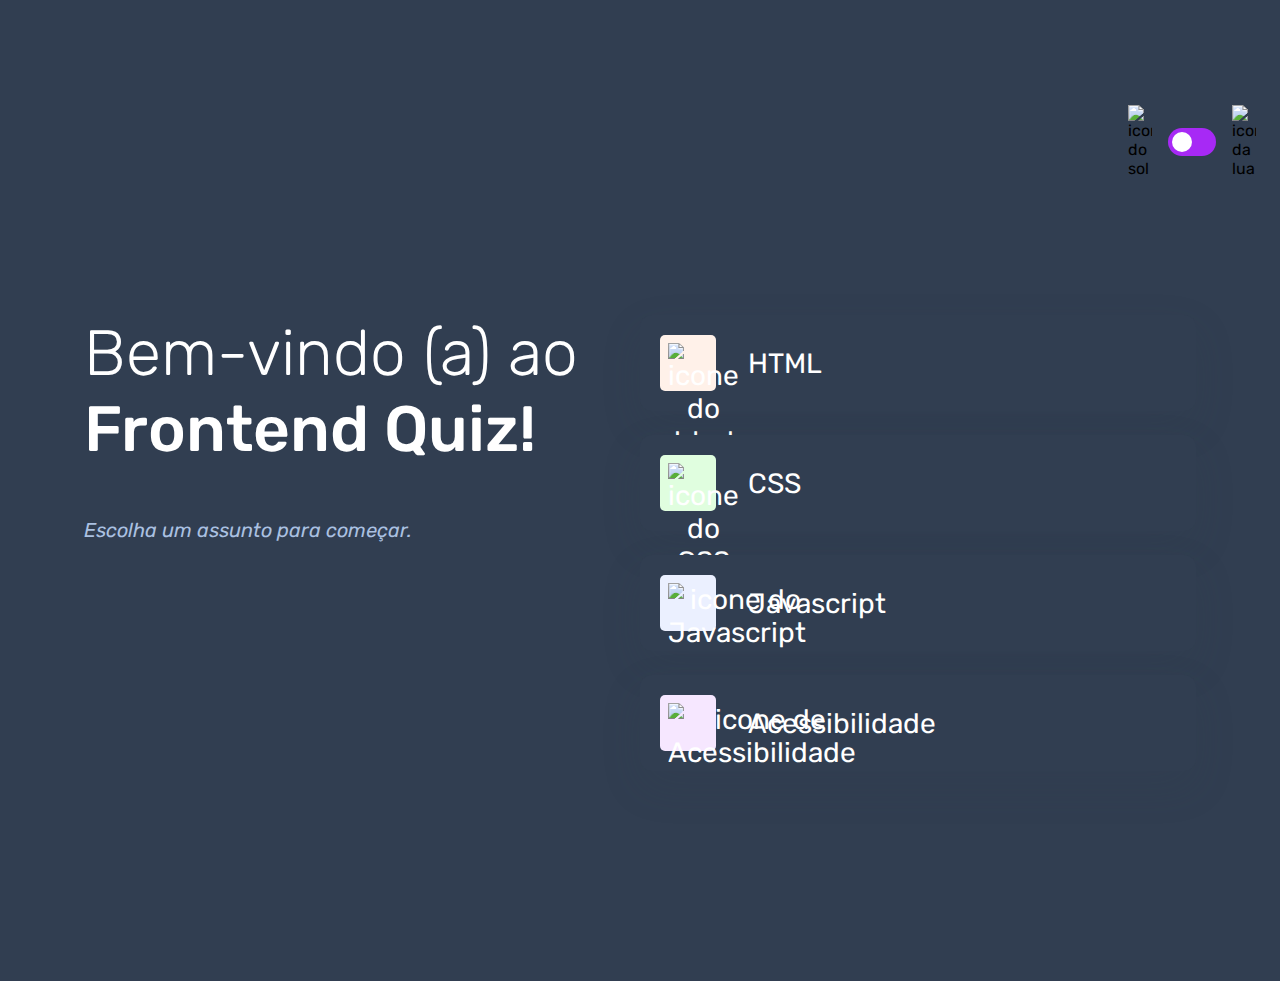
==== index.html @ 39520859 "adaptacao das cores pro tema escuro" ====
<!DOCTYPE html>
<html lang="pt-BR">
<head>
    <meta charset="UTF-8">
    <meta name="viewport" content="width=device-width, initial-scale=1.0">
    <link rel="preconnect" href="https://fonts.googleapis.com">
    <link rel="preconnect" href="https://fonts.gstatic.com" crossorigin>
    <link href="https://fonts.googleapis.com/css2?family=Rubik:ital,wght@0,300..900;1,300..900&display=swap" rel="stylesheet">
    <link rel="stylesheet" href="style.css">
    <title>Quiz App</title>
</head>
<body class="escuro">
    <header>
        <div class="tema">
            <img src="./assets/images/icon-sun-dark.svg" alt="icone do sol">

            <button>
                <div>
                    
                </div>
            </button>
            <img src="./assets/images/icon-moon-dark.svg" alt="icone da lua">
        </div>
    </header>

    <main>
        <section class="boas_vindas">
            <h1>
                Bem-vindo (a) ao<br> 
            <strong> Frontend Quiz!</strong>
            </h1>

            <p>Escolha um assunto para começar.</p>
        </section>

        <section class="assuntos">
            <button class="botao_html">
                <div>
                    <img src="./assets/images/icon-html.svg" alt="icone do html">
                </div>
                HTML
            </button>

            <button class="botao_css">
                <div>
                    <img src="./assets/images/icon-css.svg" alt="icone do CSS">
                </div>
                CSS
            </button>

                <button class="botao_javascript">
                    <div>
                        <img src="./assets/images/icon-js.svg" alt="icone do Javascript">
                    </div>
                    Javascript
                </button>

                <button class="botao_acessibilidade">
                    <div>
                        <img src="./assets/images/icon-accessibility.svg" alt="icone de Acessibilidade">
                    </div>
                    Acessibilidade
                </button>
        </section>
    </main>
</body>
</html>
---- style.css ----
*{
    margin: 0;
    padding: 0;
    box-sizing: border-box;
    font-family: "Rubik", sans-serif;
    -webkit-font-smoothing: antialiased;
}


:root{
    --bg-color: #f4f6fa;
    --purple: #a729f5;
    --white: #fff;
    --primary-text-color: #313e51;
    --secondary-text-color: #626c7f;
    --button-bg:#fff;
    --shadow: 0px 16px 40px 0px rgba(143, 160, 193, 0.14);
    --bg-html: #fff1e9;
    --bg-css: #e0fedf;
    --bg-javascript: #ebf0ff;
    --bg-acessibilidade: #f6e7ff;
    --bg-mobile: url(./assets/images/pattern-background-mobile-light.svg);
    --bg-desktop: url(./assets/images/pattern-background-desktop-light.svg);
}

body.escuro {
    --bg-color: #313e51;
    --bg-mobile: url(./assets/images/pattern-background-mobile-dark.svg);
    --bg-desktop: url(./assets/images/pattern-background-desktop-dark.svg);
    --primary-text-color: #fff;
    --button-bg:#3b4d66;
    --shadow: 0px 16px 40px 0px  rgba(49, 62, 81, 0.14);
    --secondary-text-color: #abc1e1;
}

body {
    height: 100svh;
    background: var(--bg-mobile) var(--bg-color);
    background-repeat: no-repeat;
    background-size: cover;
}

header{
    padding: 16px 24px;
    display: flex;
    justify-content: flex-end;
}

.tema {
   padding: 8px 0;
   display: flex;
   align-items: center;
   gap: 8px;
}

.tema img {
    width: 16px;
}

.tema button {
    height: 20px;
    width: 32px;
    background: var(--purple);
    border: 0;
    border-radius: 999px;
    padding: 4px;

}

.tema button div {
    background-color: var(--white);
    width: 12px;
    height: 12px;
    border-radius: 999px;
  
}

main {
    padding: 32px 24px;

}

.boas_vindas {
    margin-bottom: 40px;
}

.boas_vindas h1 {
    font-size: 48px;
    font-weight: 300;
    color: var(--primary-text-color);
    margin-bottom: 16px;
}

.boas_vindas h1 strong {
    font-weight: 500;

}
 .boas_vindas p {
    color: var(--secondary-text-color);
    font-size: 14px;
    line-height: 150%;
    font-style: italic;
 }


 .assuntos {
    display: flex;
    flex-direction: column;
    gap: 12px;
    
 }

 .assuntos button {
    border: none;
    background: var(--bg-color);
    display: flex;
    align-items: center;
    gap: 16px;
    padding: 12px;
    border-radius: 12px;
    box-shadow: var(--shadow);
    font-size: 18px;
    font-weight: 500px;
    color: var(--primary-text-color);

 }

 .assuntos button div {
    width: 40px;
    height: 40px;
    padding: 5px;
    border-radius: 5px;
 }

 .assuntos button img {
    width: 100%;
 }

 .botao_html div {
   background: var(--bg-html);
 }

 .botao_css div {
   background: var(--bg-css);
 }

.botao_javascript div {
    background: var(--bg-javascript);
}

.botao_acessibilidade div {
    background: var(--bg-acessibilidade);
}

@media(min-width: 1100px) {
    body {
        background: var(--bg-desktop) var(--bg-color);
        background-size: cover;
        background-repeat: no-repeat;
    }

    header {
        margin-block: 81px;
    }

    .tema {
        gap: 16px;
    }

    .tema img {
      width: 24px;
    }
    
    .tema button {
        width: 48px;
        height: 28px;
    }

    .tema button div {
        width: 20px;
        height: 20px;
    }

    main {
        display: flex;
        max-width: 1160px;
        margin-inline: auto;
    }

    section {
        width: 100%;
    }

    .boas_vindas h1 {
        font-size: 64px;
        margin-bottom: 48px;
    }

    .boas_vindas p {
        font-size: 20px;
    }

    .assuntos {
        gap: 24px;
    }

    .assuntos button {
        font-size: 28px;
        padding: 20px;
        gap: 32px;
    }

    .assuntos button div {
        width: 56px;
        height: 56px;
        padding: 8px;
    }
}
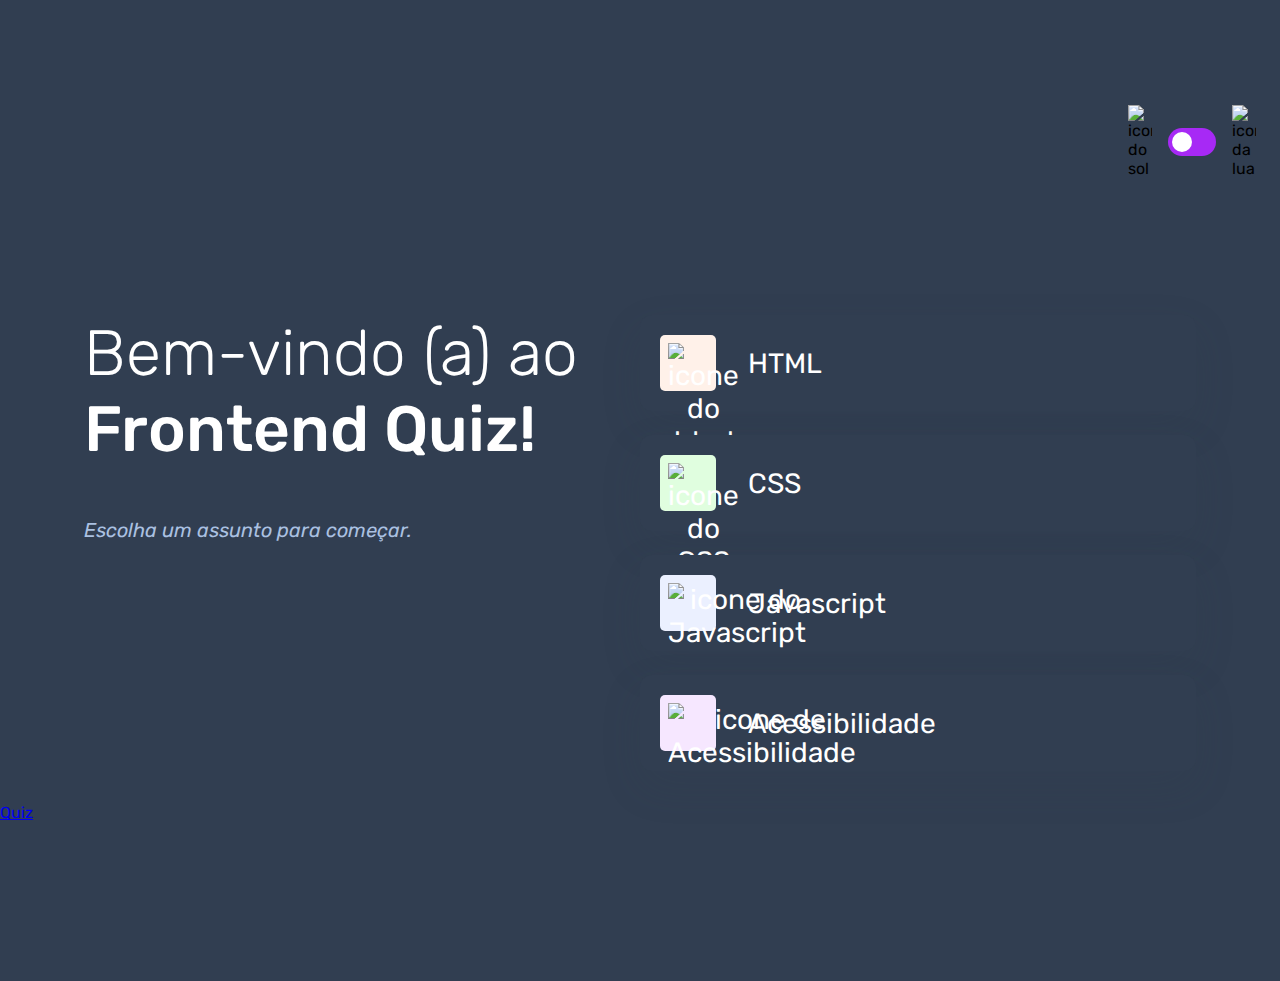
==== commit 5b292acc: "criacao da pagina do quiz" ====
--- a/index.html
+++ b/index.html
@@ -63,5 +63,6 @@
                 </button>
         </section>
     </main>
+    <a href="./pages/quiz/quiz.html">Quiz</a>
 </body>
 </html>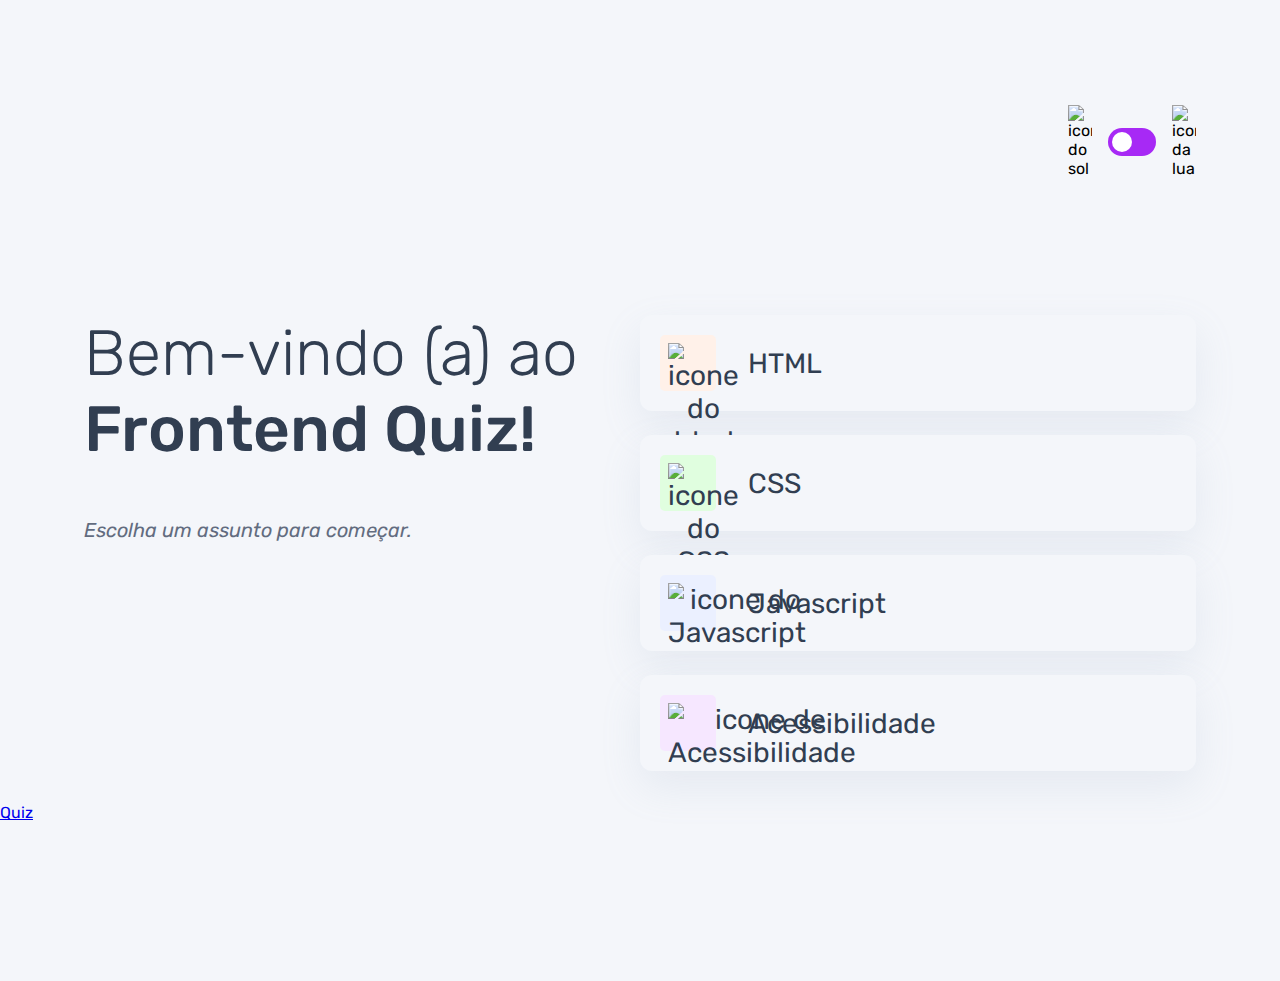
==== commit f6f9475d: "primeiros ajustes do tema no javascript" ====
--- a/index.html
+++ b/index.html
@@ -7,9 +7,10 @@
     <link rel="preconnect" href="https://fonts.gstatic.com" crossorigin>
     <link href="https://fonts.googleapis.com/css2?family=Rubik:ital,wght@0,300..900;1,300..900&display=swap" rel="stylesheet">
     <link rel="stylesheet" href="style.css">
+    <script src="./scripts.js" defer></script>
     <title>Quiz App</title>
 </head>
-<body class="escuro">
+<body>
     <header>
         <div class="tema">
             <img src="./assets/images/icon-sun-dark.svg" alt="icone do sol">
--- a/style.css
+++ b/style.css
@@ -44,6 +44,8 @@
     padding: 16px 24px;
     display: flex;
     justify-content: flex-end;
+    max-width: 1160px;
+    margin-inline: auto;
 }
 
 .tema {
@@ -64,6 +66,7 @@
     border: 0;
     border-radius: 999px;
     padding: 4px;
+    display: flex;
 
 }
 
@@ -179,6 +182,7 @@
     .tema button div {
         width: 20px;
         height: 20px;
+        background: var(--white);
     }
 
     main {
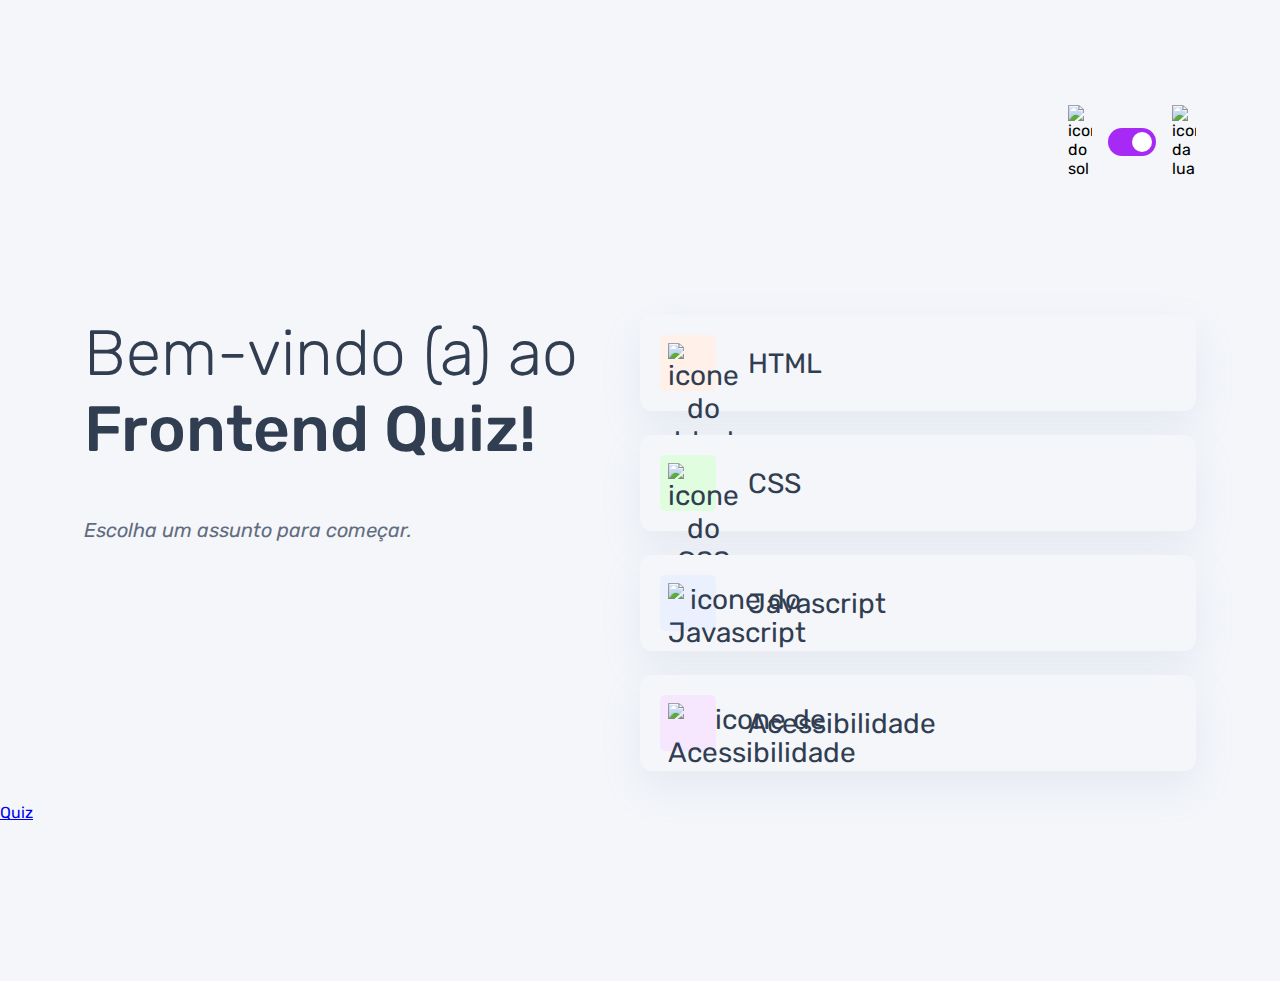
==== commit fe633769: "criacao de helper responsavel por mudar o tema" ====
--- a/index.html
+++ b/index.html
@@ -7,7 +7,7 @@
     <link rel="preconnect" href="https://fonts.gstatic.com" crossorigin>
     <link href="https://fonts.googleapis.com/css2?family=Rubik:ital,wght@0,300..900;1,300..900&display=swap" rel="stylesheet">
     <link rel="stylesheet" href="style.css">
-    <script src="./scripts.js" defer></script>
+    <script src="./scripts.js" type="module" defer></script>
     <title>Quiz App</title>
 </head>
 <body>
--- a/style.css
+++ b/style.css
@@ -67,6 +67,7 @@
     border-radius: 999px;
     padding: 4px;
     display: flex;
+    justify-content: flex-end;
 
 }
 
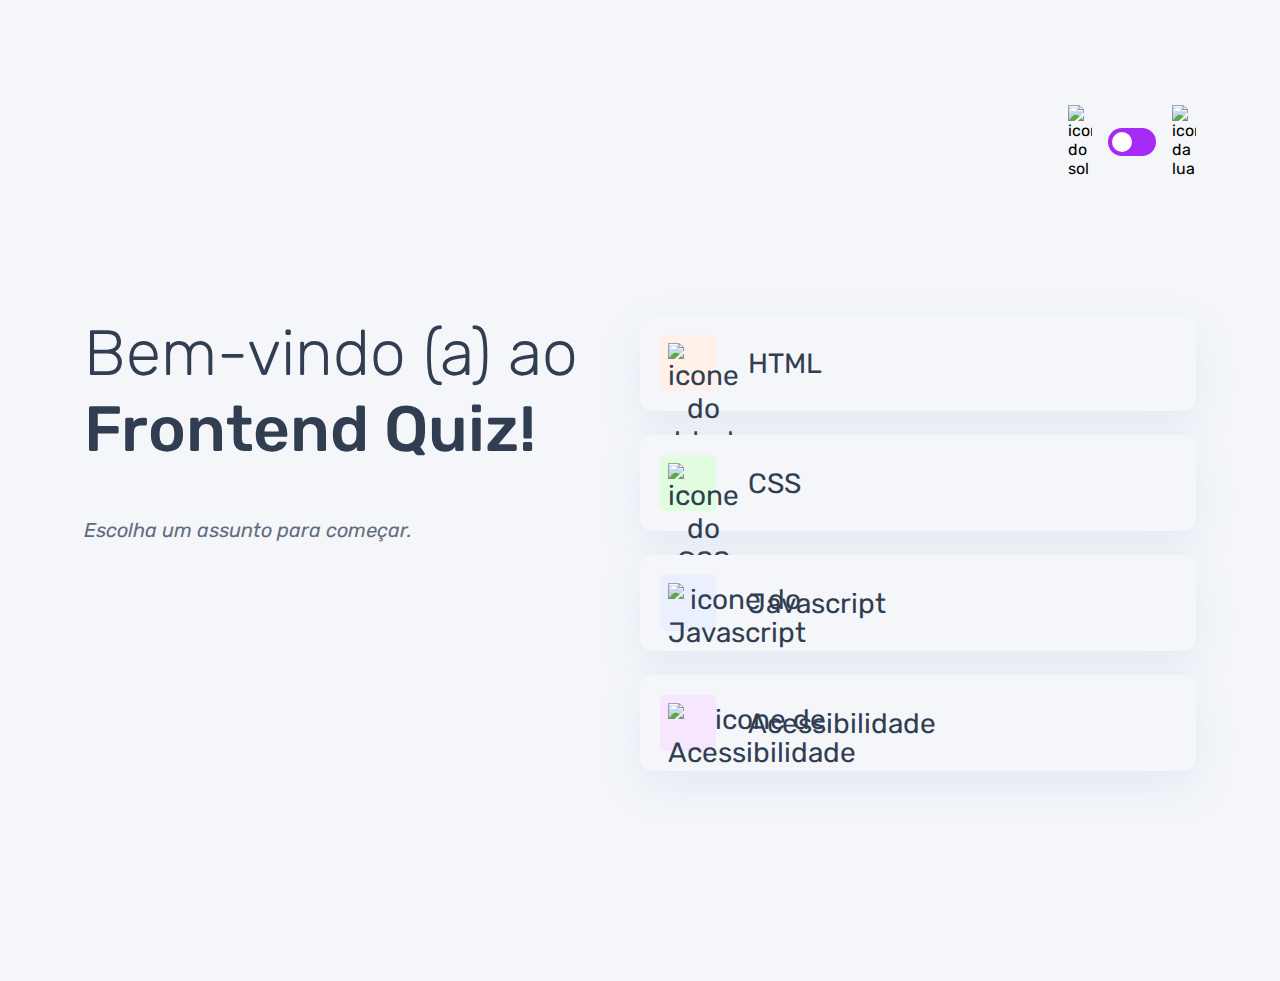
==== commit 03c85106: "adicionada a função para escolher o tema do quiz no index.html" ====
--- a/index.html
+++ b/index.html
@@ -64,6 +64,5 @@
                 </button>
         </section>
     </main>
-    <a href="./pages/quiz/quiz.html">Quiz</a>
 </body>
 </html>--- a/style.css
+++ b/style.css
@@ -67,7 +67,7 @@
     border-radius: 999px;
     padding: 4px;
     display: flex;
-    justify-content: flex-end;
+    cursor: pointer;
 
 }
 
@@ -126,6 +126,7 @@
     font-size: 18px;
     font-weight: 500px;
     color: var(--primary-text-color);
+    cursor: pointer;
 
  }
 
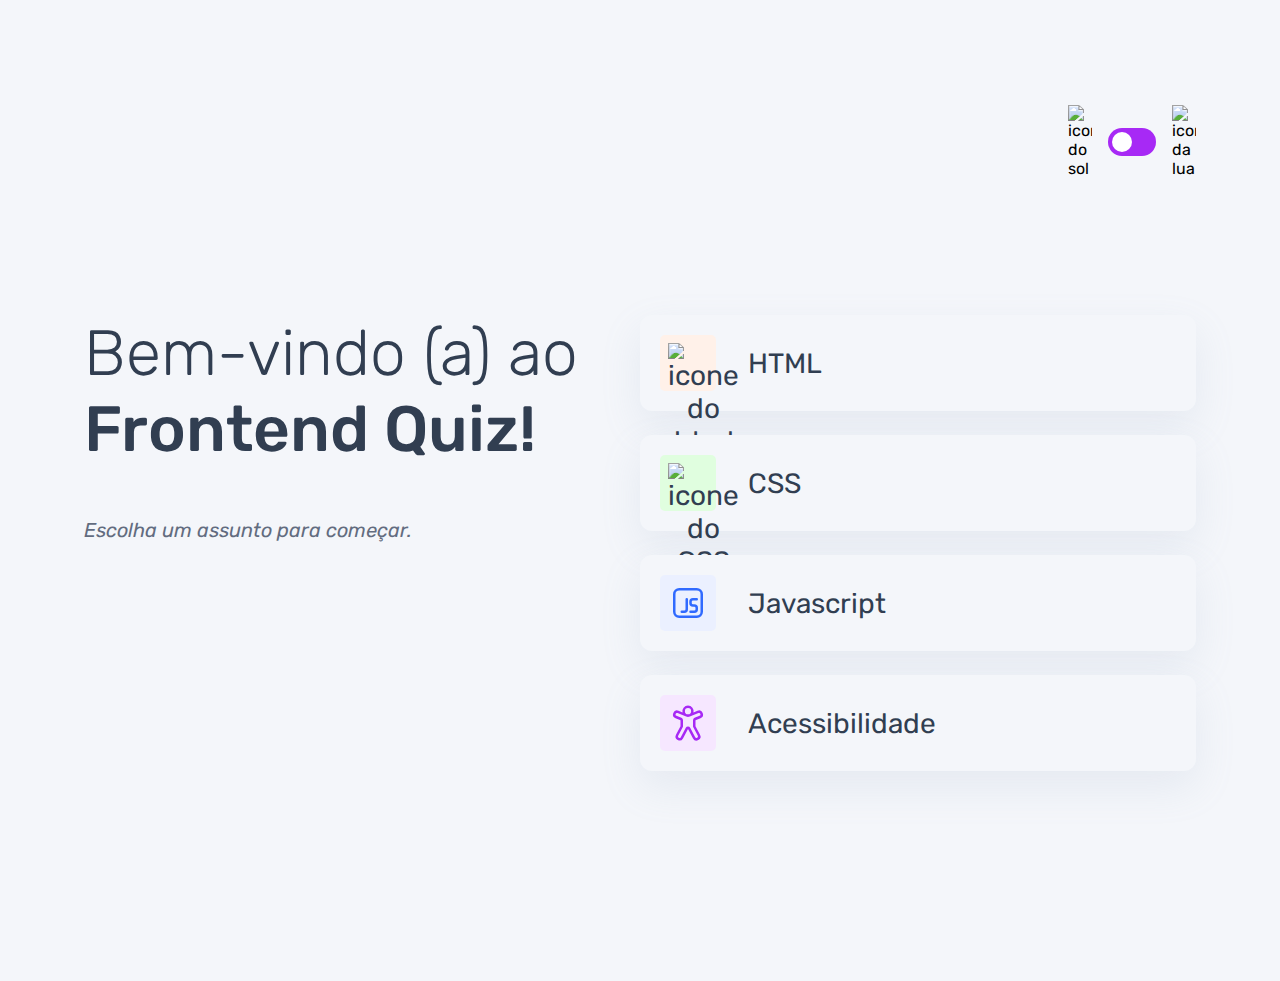
==== commit a62b98fa: "alteração dinamica do assunto da pagina" ====
--- a/index.html
+++ b/index.html
@@ -51,14 +51,14 @@
 
                 <button class="botao_javascript">
                     <div>
-                        <img src="./assets/images/icon-js.svg" alt="icone do Javascript">
+                        <img src="./assets/images/icon-javascript.svg" alt="icone do Javascript">
                     </div>
                     Javascript
                 </button>
 
                 <button class="botao_acessibilidade">
                     <div>
-                        <img src="./assets/images/icon-accessibility.svg" alt="icone de Acessibilidade">
+                        <img src="./assets/images/icon-acessibilidade.svg" alt="icone de Acessibilidade">
                     </div>
                     Acessibilidade
                 </button>
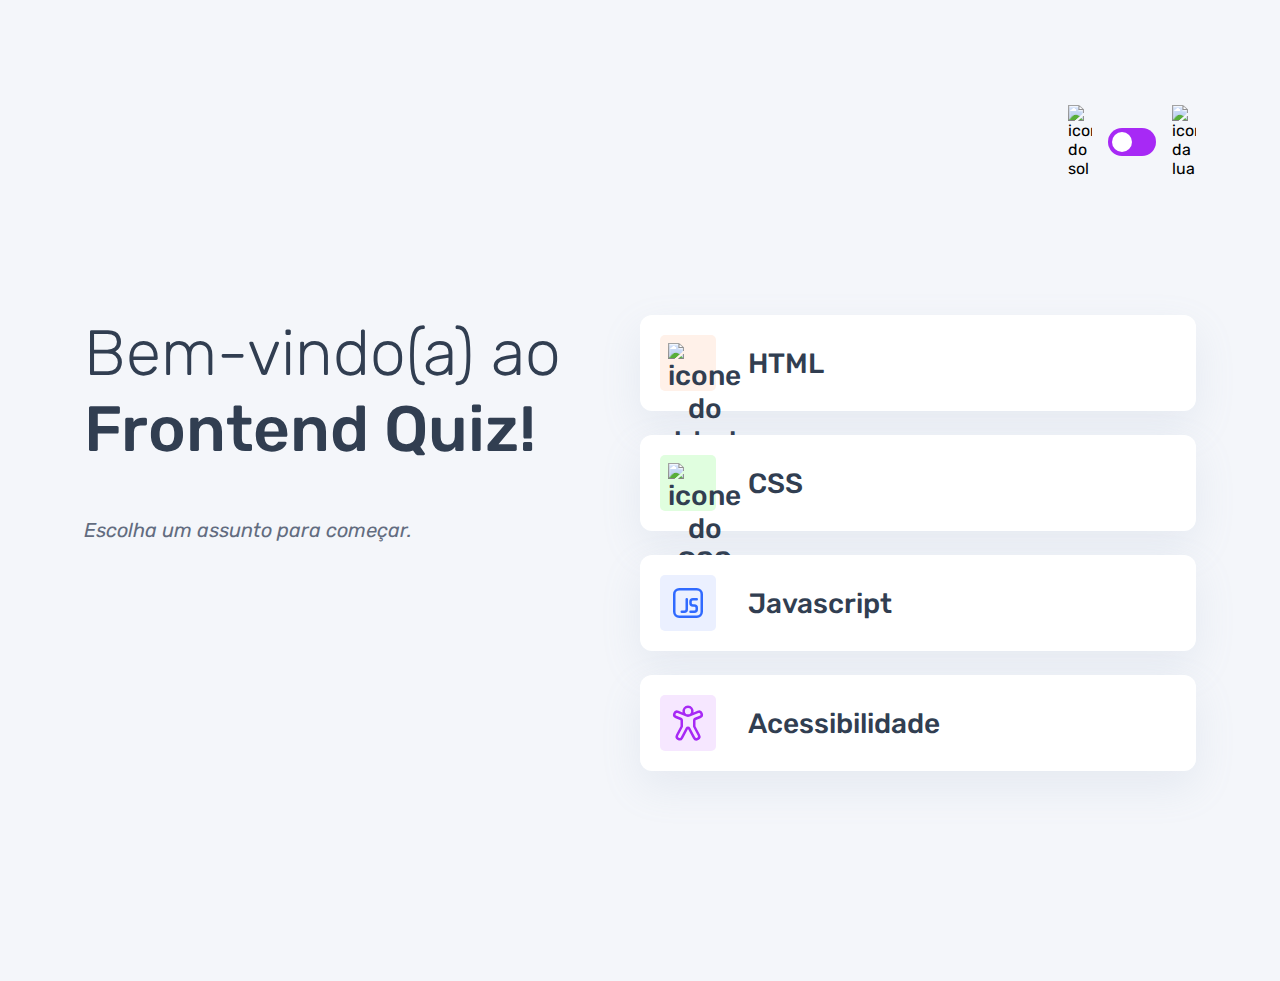
==== commit f27cb030: "meu  deus" ====
--- a/index.html
+++ b/index.html
@@ -27,7 +27,7 @@
     <main>
         <section class="boas_vindas">
             <h1>
-                Bem-vindo (a) ao<br> 
+                Bem-vindo(a) ao<br> 
             <strong> Frontend Quiz!</strong>
             </h1>
 
@@ -39,28 +39,28 @@
                 <div>
                     <img src="./assets/images/icon-html.svg" alt="icone do html">
                 </div>
-                HTML
+              <span>HTML</span>
             </button>
 
             <button class="botao_css">
                 <div>
                     <img src="./assets/images/icon-css.svg" alt="icone do CSS">
                 </div>
-                CSS
+             <span>CSS</span>
             </button>
 
                 <button class="botao_javascript">
                     <div>
                         <img src="./assets/images/icon-javascript.svg" alt="icone do Javascript">
                     </div>
-                    Javascript
+                    <span>Javascript</span>
                 </button>
 
                 <button class="botao_acessibilidade">
                     <div>
                         <img src="./assets/images/icon-acessibilidade.svg" alt="icone de Acessibilidade">
                     </div>
-                    Acessibilidade
+                    <span>Acessibilidade</span>
                 </button>
         </section>
     </main>
--- a/style.css
+++ b/style.css
@@ -71,8 +71,8 @@
 
 }
 
-.tema button div {
-    background-color: var(--white);
+.tema button div{
+    background: var(--white);
     width: 12px;
     height: 12px;
     border-radius: 999px;
@@ -116,7 +116,7 @@
 
  .assuntos button {
     border: none;
-    background: var(--bg-color);
+    background: var(--button-bg);
     display: flex;
     align-items: center;
     gap: 16px;
@@ -124,7 +124,7 @@
     border-radius: 12px;
     box-shadow: var(--shadow);
     font-size: 18px;
-    font-weight: 500px;
+    font-weight: 500;
     color: var(--primary-text-color);
     cursor: pointer;
 
